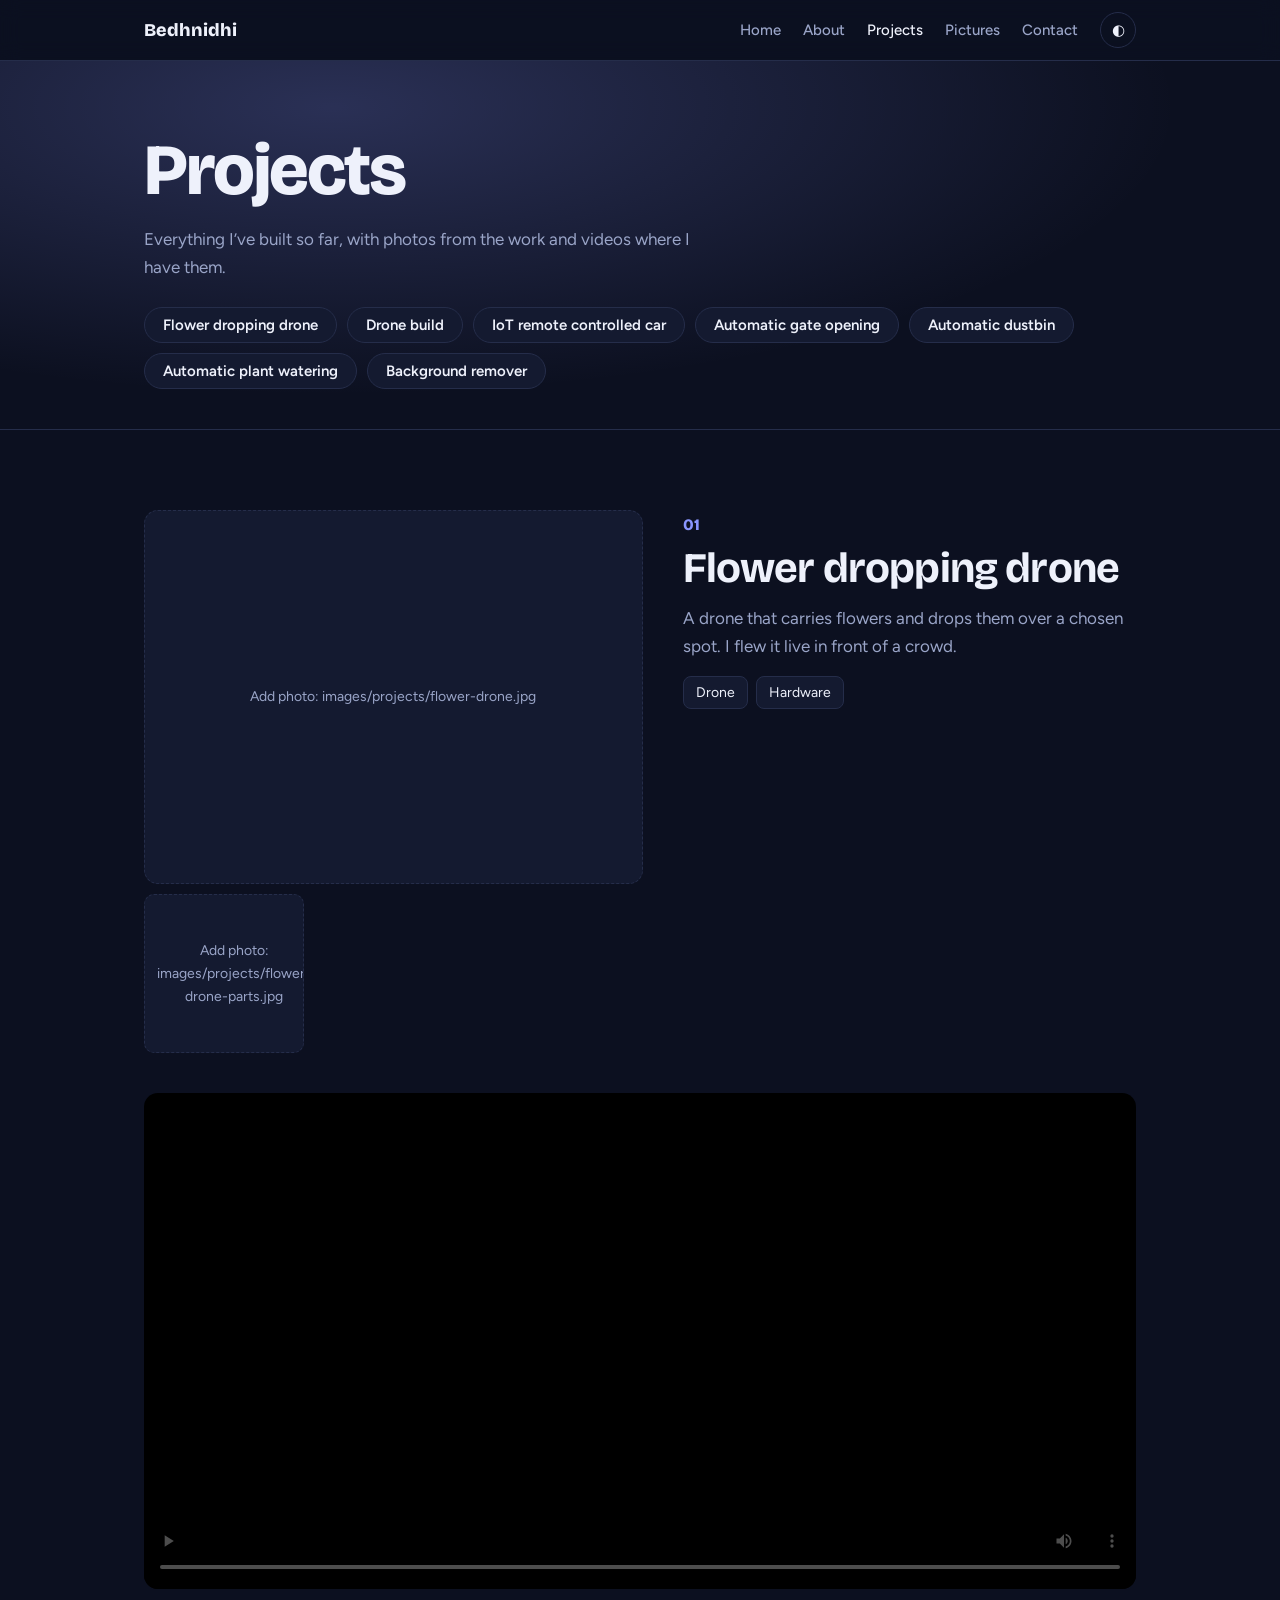
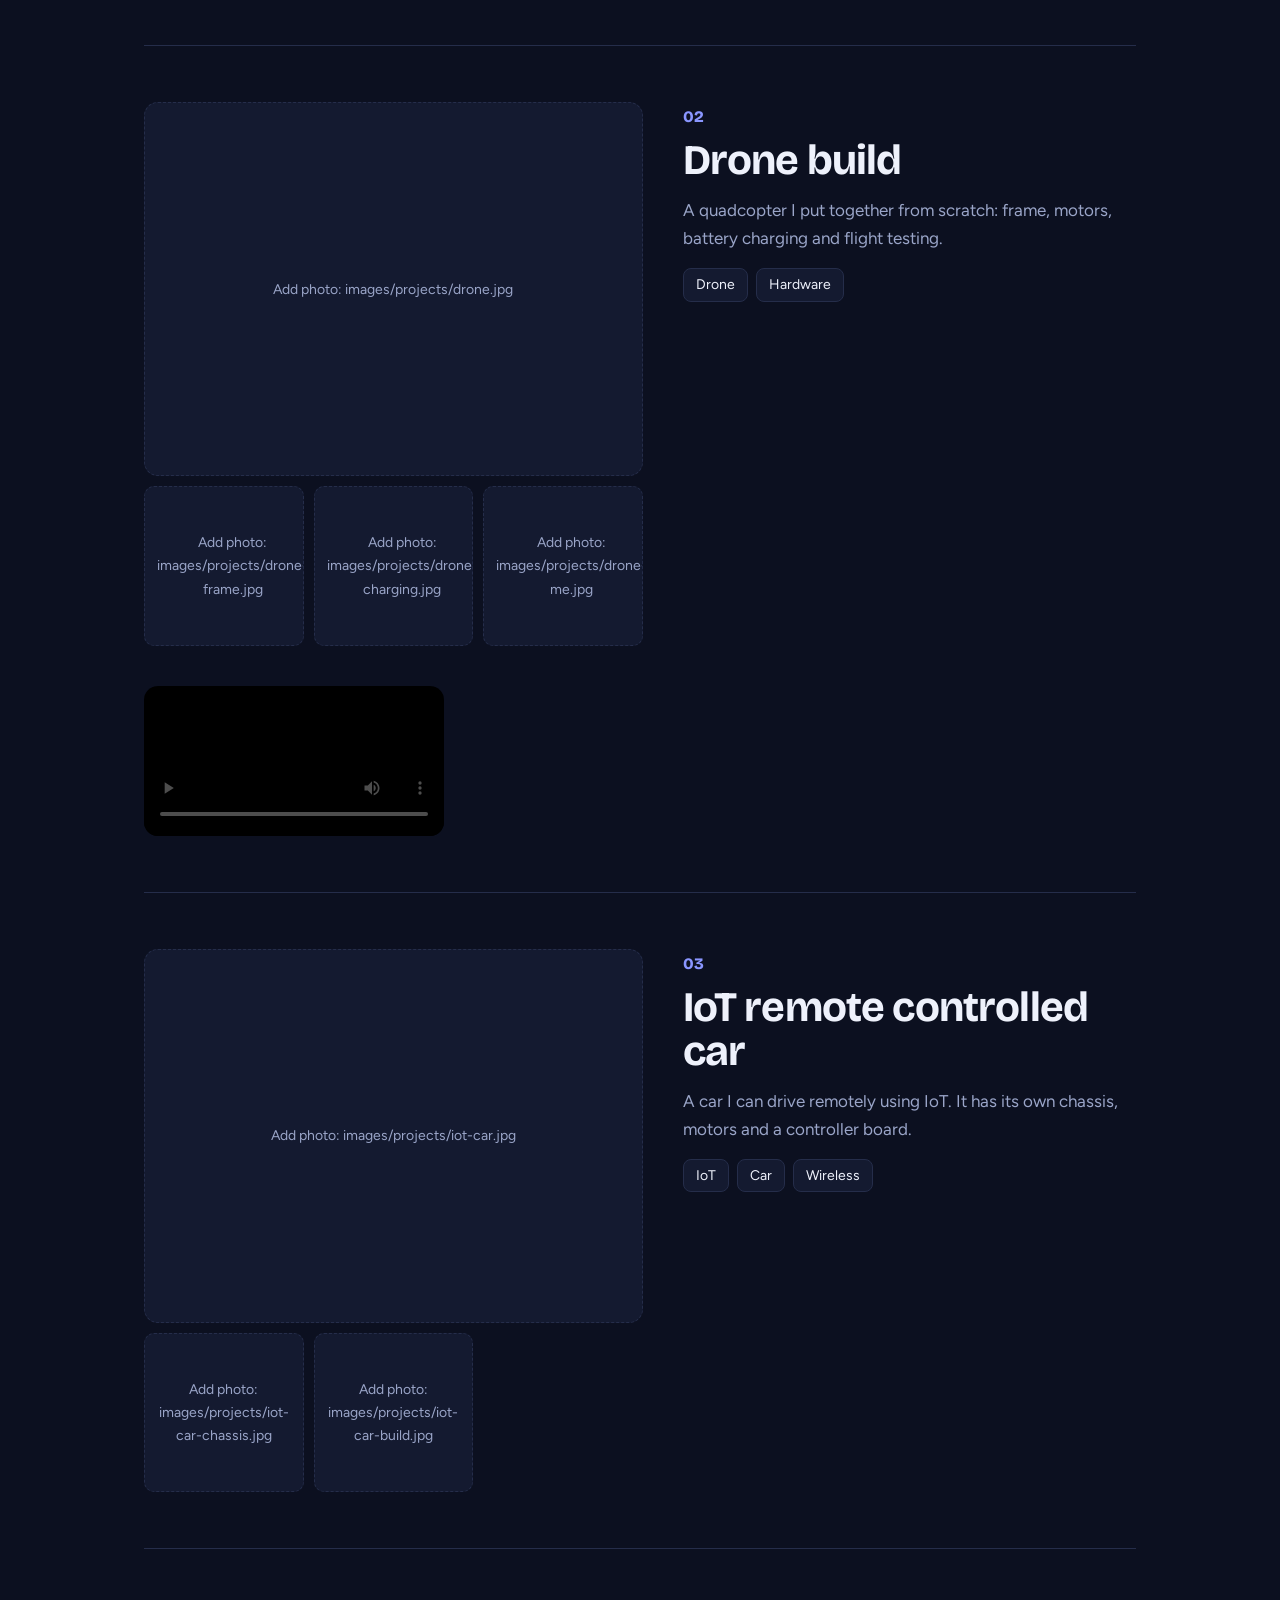
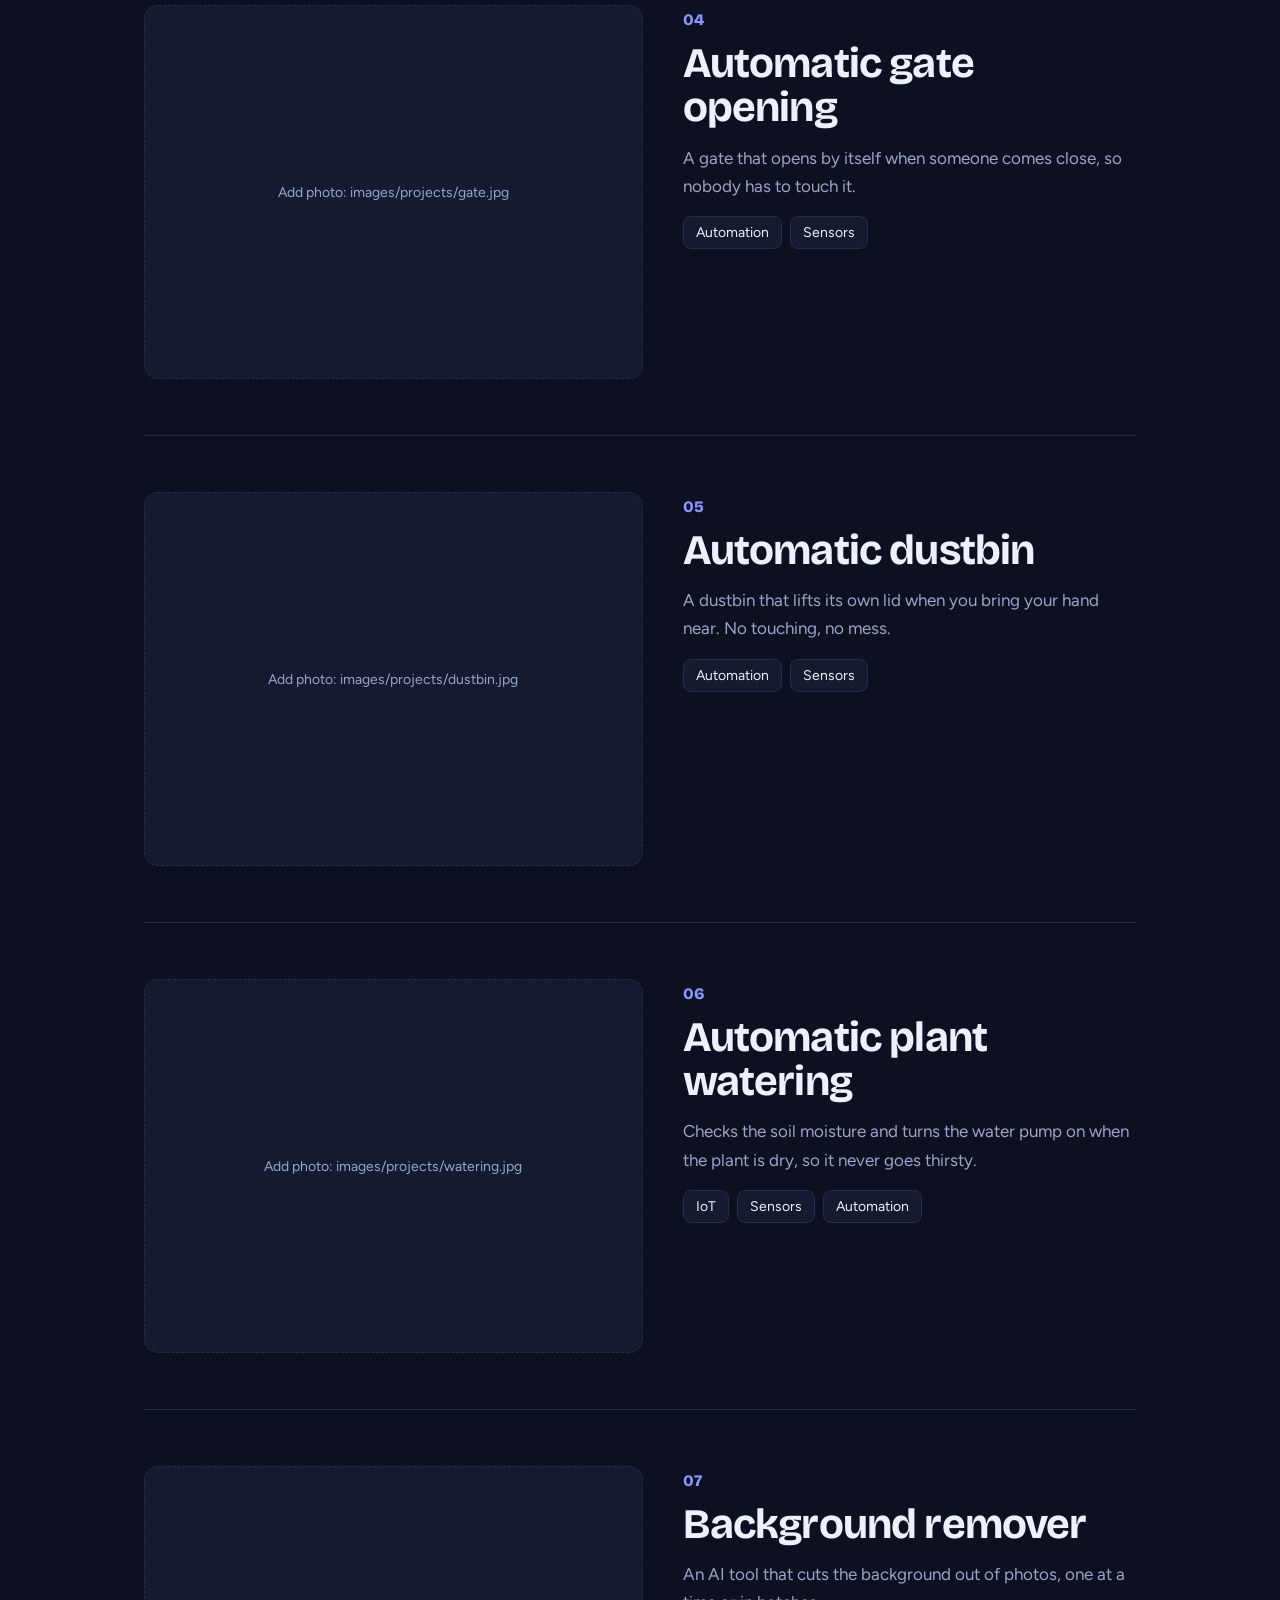
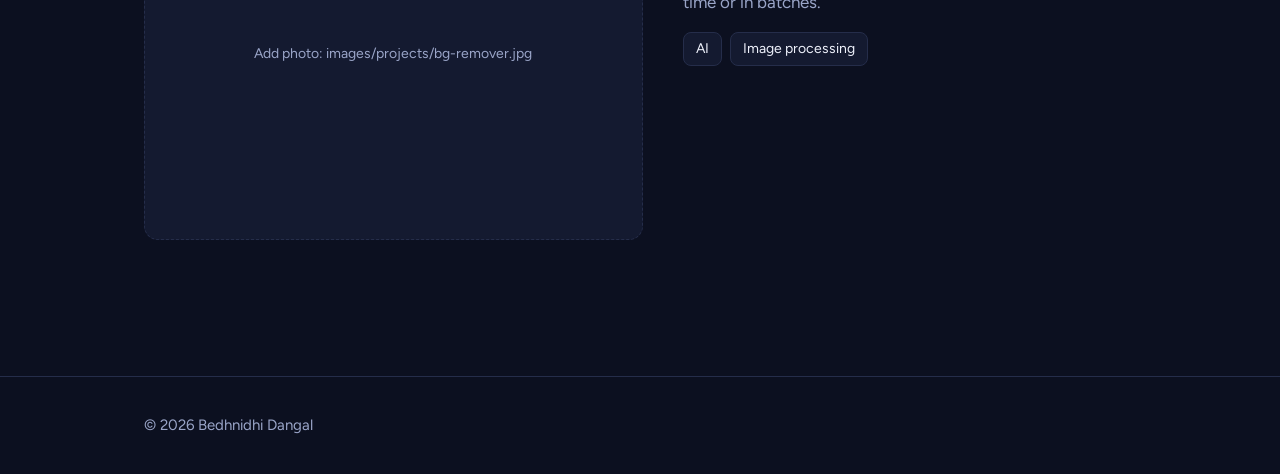
==== projects.html @ 7f7faeca "Add files via upload" ====
<!DOCTYPE html>
<html lang="en">
<head>
<meta charset="utf-8">
<meta name="viewport" content="width=device-width, initial-scale=1, viewport-fit=cover">
<title>Projects | Bedhnidhi Dangal</title>
<meta name="description" content="Bedhnidhi Dangal: AI, IoT, drones and code.">
<link rel="preconnect" href="https://fonts.googleapis.com">
<link rel="preconnect" href="https://fonts.gstatic.com" crossorigin>
<link href="https://fonts.googleapis.com/css2?family=Bricolage+Grotesque:opsz,wght@12..96,500;12..96,800&family=Figtree:wght@400;500;600&display=swap" rel="stylesheet">
<link rel="stylesheet" href="style.css">
</head>
<body>
<header>
<div class="wrap">
<a class="logo" href="index.html">Bedhnidhi</a>
<nav>
<a href="index.html">Home</a>
<a href="about.html">About</a>
<a href="projects.html" aria-current="page">Projects</a>
<a href="picture.html">Pictures</a>
<a href="contact.html">Contact</a>
<button id="theme" aria-label="Switch light or dark theme">◐</button>
</nav>
</div>
</header>
<main>
<div class="band"><div class="wrap pagehead">
<h1>Projects</h1>
<p>Everything I’ve built so far, with photos from the work and videos where I have them.</p>
<div class="chips"><a class="chipbtn" href="#flower">Flower dropping drone</a><a class="chipbtn" href="#drone">Drone build</a><a class="chipbtn" href="#car">IoT remote controlled car</a><a class="chipbtn" href="#gate">Automatic gate opening</a><a class="chipbtn" href="#bin">Automatic dustbin</a><a class="chipbtn" href="#water">Automatic plant watering</a><a class="chipbtn" href="#bg">Background remover</a></div>
</div></div>
<section><div class="wrap">
<article class="proj3" id="flower">
<div class="shots"><figure class="photo" data-hint="images/projects/flower-drone.jpg"><img src="images/projects/flower-drone.jpg" alt="Flower dropping drone" loading="lazy"></figure><div class="thumbs"><figure class="photo" data-hint="images/projects/flower-drone-parts.jpg"><img src="images/projects/flower-drone-parts.jpg" alt="Flower dropping drone, photo 2" loading="lazy"></figure></div></div>
<div><span class="num">01</span><h2>Flower dropping drone</h2><p>A drone that carries flowers and drops them over a chosen spot. I flew it live in front of a crowd.</p><div class="tags"><span class="tag">Drone</span><span class="tag">Hardware</span></div></div>
<div class="vidbox "><video controls preload="metadata" playsinline poster="images/videos/flower-drone-launch-poster.jpg" aria-label="Live demonstration of the flower dropping drone"><source src="images/videos/flower-drone-launch.mp4" type="video/mp4"></video></div>
</article>
<article class="proj3" id="drone">
<div class="shots"><figure class="photo" data-hint="images/projects/drone.jpg"><img src="images/projects/drone.jpg" alt="Drone build" loading="lazy"></figure><div class="thumbs"><figure class="photo" data-hint="images/projects/drone-frame.jpg"><img src="images/projects/drone-frame.jpg" alt="Drone build, photo 2" loading="lazy"></figure><figure class="photo" data-hint="images/projects/drone-charging.jpg"><img src="images/projects/drone-charging.jpg" alt="Drone build, photo 3" loading="lazy"></figure><figure class="photo" data-hint="images/projects/drone-me.jpg"><img src="images/projects/drone-me.jpg" alt="Drone build, photo 4" loading="lazy"></figure></div></div>
<div><span class="num">02</span><h2>Drone build</h2><p>A quadcopter I put together from scratch: frame, motors, battery charging and flight testing.</p><div class="tags"><span class="tag">Drone</span><span class="tag">Hardware</span></div></div>
<div class="vidbox portrait"><video controls preload="metadata" playsinline poster="images/videos/drone-flight-poster.jpg" aria-label="The drone flying"><source src="images/videos/drone-flight.mp4" type="video/mp4"></video></div>
</article>
<article class="proj3" id="car">
<div class="shots"><figure class="photo" data-hint="images/projects/iot-car.jpg"><img src="images/projects/iot-car.jpg" alt="IoT remote controlled car" loading="lazy"></figure><div class="thumbs"><figure class="photo" data-hint="images/projects/iot-car-chassis.jpg"><img src="images/projects/iot-car-chassis.jpg" alt="IoT remote controlled car, photo 2" loading="lazy"></figure><figure class="photo" data-hint="images/projects/iot-car-build.jpg"><img src="images/projects/iot-car-build.jpg" alt="IoT remote controlled car, photo 3" loading="lazy"></figure></div></div>
<div><span class="num">03</span><h2>IoT remote controlled car</h2><p>A car I can drive remotely using IoT. It has its own chassis, motors and a controller board.</p><div class="tags"><span class="tag">IoT</span><span class="tag">Car</span><span class="tag">Wireless</span></div></div>

</article>
<article class="proj3" id="gate">
<div class="shots"><figure class="photo" data-hint="images/projects/gate.jpg"><img src="images/projects/gate.jpg" alt="Automatic gate opening" loading="lazy"></figure></div>
<div><span class="num">04</span><h2>Automatic gate opening</h2><p>A gate that opens by itself when someone comes close, so nobody has to touch it.</p><div class="tags"><span class="tag">Automation</span><span class="tag">Sensors</span></div></div>

</article>
<article class="proj3" id="bin">
<div class="shots"><figure class="photo" data-hint="images/projects/dustbin.jpg"><img src="images/projects/dustbin.jpg" alt="Automatic dustbin" loading="lazy"></figure></div>
<div><span class="num">05</span><h2>Automatic dustbin</h2><p>A dustbin that lifts its own lid when you bring your hand near. No touching, no mess.</p><div class="tags"><span class="tag">Automation</span><span class="tag">Sensors</span></div></div>

</article>
<article class="proj3" id="water">
<div class="shots"><figure class="photo" data-hint="images/projects/watering.jpg"><img src="images/projects/watering.jpg" alt="Automatic plant watering" loading="lazy"></figure></div>
<div><span class="num">06</span><h2>Automatic plant watering</h2><p>Checks the soil moisture and turns the water pump on when the plant is dry, so it never goes thirsty.</p><div class="tags"><span class="tag">IoT</span><span class="tag">Sensors</span><span class="tag">Automation</span></div></div>

</article>
<article class="proj3" id="bg">
<div class="shots"><figure class="photo" data-hint="images/projects/bg-remover.jpg"><img src="images/projects/bg-remover.jpg" alt="Background remover" loading="lazy"></figure></div>
<div><span class="num">07</span><h2>Background remover</h2><p>An AI tool that cuts the background out of photos, one at a time or in batches.</p><div class="tags"><span class="tag">AI</span><span class="tag">Image processing</span></div></div>

</article>
</div></section>
</main>
<footer><div class="wrap">© <span id="yr">2026</span> Bedhnidhi Dangal</div></footer>
<script src="main.js"></script>
</body>
</html>
---- style.css ----
:root{--bg:#0c1020;--surface:#141a30;--line:#252d4a;--text:#eef1fb;--muted:#9aa5c8;--accent:#8a96ff;--warm:#ffc857;color-scheme:dark;
box-sizing:border-box;padding-top:env(safe-area-inset-top,0px);padding-bottom:env(safe-area-inset-bottom,0px)}
:root[data-theme="light"]{--bg:#f6f7fc;--surface:#ffffff;--line:#dde1f0;--text:#12172b;--muted:#566086;--accent:#4452e0;--warm:#a86f00;color-scheme:light}
html{scroll-behavior:smooth;scroll-padding-top:calc(env(safe-area-inset-top,0px) + 70px)}
*,*::before,*::after{box-sizing:inherit}
body{margin:0;background:var(--bg);color:var(--text);font:400 17px/1.65 Figtree,system-ui,-apple-system,"Segoe UI",sans-serif}
body::before{content:"";position:fixed;inset:0 0 auto;height:env(safe-area-inset-top,0px);background:var(--bg);z-index:10}
h1,h2,h3{font-family:"Bricolage Grotesque",Figtree,system-ui,sans-serif;margin:0;line-height:1.05}
a{color:inherit}
:focus-visible{outline:2px solid var(--accent);outline-offset:3px;border-radius:4px}
.wrap{max-width:1040px;margin:0 auto;padding:0 24px}
header{position:sticky;top:env(safe-area-inset-top,0px);z-index:11;background:color-mix(in srgb,var(--bg) 88%,transparent);backdrop-filter:blur(10px);border-bottom:1px solid var(--line)}
header .wrap{display:flex;align-items:center;justify-content:space-between;height:60px}
.logo{font:800 18px "Bricolage Grotesque",sans-serif;text-decoration:none}
nav{display:flex;gap:22px;align-items:center}
nav a{text-decoration:none;color:var(--muted);font-size:15px;font-weight:500}
nav a:hover{color:var(--text)}
#theme{background:none;border:1px solid var(--line);color:var(--text);border-radius:99px;width:36px;height:36px;cursor:pointer;font-size:15px}
.hero{display:grid;grid-template-columns:1.25fr 1fr;gap:48px;align-items:center;padding:96px 0 88px}
.hero h1{font-size:clamp(46px,8vw,92px);font-weight:800;letter-spacing:-.03em}
.hero h1 span{display:block;animation:rise .9s cubic-bezier(.2,.7,.2,1) both}
.hero h1 span:nth-child(2){animation-delay:.12s;color:var(--accent)}
@keyframes rise{from{opacity:0;transform:translateY(28px)}to{opacity:1;transform:none}}
.lead{font-size:20px;color:var(--muted);max-width:30ch;margin:26px 0 32px}
.btns{display:flex;gap:12px;flex-wrap:wrap}
.btn{display:inline-block;padding:12px 22px;border-radius:99px;font-weight:600;text-decoration:none;border:1px solid var(--line)}
.btn.main{background:var(--accent);color:#0c1020;border-color:var(--accent)}
.btn:hover{transform:translateY(-2px)}
.btn{transition:transform .2s}
.plant{background:var(--surface);border:1px solid var(--line);border-radius:22px;padding:26px}
.plant h3{font-size:22px;margin-bottom:4px}
.plant p{margin:0 0 20px;color:var(--muted);font-size:15px}
.meter{height:14px;border-radius:99px;background:var(--line);overflow:hidden}
.meter i{display:block;height:100%;width:50%;background:var(--accent);border-radius:99px;transition:width .2s,background .3s}
.meter.dry i{background:var(--warm)}
input[type=range]{width:100%;margin:18px 0 10px;accent-color:var(--accent)}
.status{display:flex;justify-content:space-between;font-weight:600;font-size:15px}
#pump{color:var(--muted)}
.meter.dry~.status #pump{color:var(--warm)}
section{padding:80px 0;border-top:1px solid var(--line)}
section>.wrap>h2{font-size:clamp(32px,5vw,48px);margin-bottom:36px;letter-spacing:-.02em}
.about{display:grid;grid-template-columns:1fr 1fr;gap:48px}
.about p{margin:0 0 16px;max-width:52ch}
.facts{list-style:none;margin:0;padding:0}
.facts li{display:flex;justify-content:space-between;gap:16px;padding:14px 0;border-bottom:1px solid var(--line)}
.facts span{color:var(--muted)}
.proj{display:grid;grid-template-columns:1fr 1.6fr;gap:24px;padding:30px 0;border-top:1px solid var(--line);transition:padding-left .25s}
.proj:last-child{border-bottom:1px solid var(--line)}
.proj:hover{padding-left:14px}
.proj h3{font-size:26px}
.proj p{margin:0 0 12px;color:var(--muted)}
.tags{display:flex;flex-wrap:wrap;gap:8px}
.tag,.chip{border:1px solid var(--line);border-radius:8px;padding:4px 12px;font-size:14px;background:var(--surface)}
.skills{display:grid;grid-template-columns:repeat(3,1fr);gap:32px}
.skills h3{font-size:20px;margin-bottom:14px}
.skills .tags{gap:10px}
.mail{font:800 clamp(24px,5.2vw,54px)/1.1 "Bricolage Grotesque",sans-serif;text-decoration:none;word-break:break-word;border-bottom:3px solid var(--accent)}
.links{display:flex;gap:12px;flex-wrap:wrap;margin-top:32px}
footer{padding:36px 0;border-top:1px solid var(--line);color:var(--muted);font-size:15px}
@media(max-width:780px){
.hero,.about,.proj,.skills{grid-template-columns:1fr}
.hero{padding:56px 0}
nav a.hide{display:none}
section{padding:56px 0}
}
@media(prefers-reduced-motion:reduce){html{scroll-behavior:auto}.hero h1 span{animation:none}.btn,.proj,.meter i{transition:none}}

nav a[aria-current]{color:var(--text)}
.pagehead{padding:72px 0 40px}
.pagehead h1{font-size:clamp(40px,7vw,72px);font-weight:800;letter-spacing:-.03em}
.pagehead p{color:var(--muted);max-width:52ch;margin:16px 0 0}
.photo{margin:0;aspect-ratio:4/3;border-radius:14px;overflow:hidden;background:var(--surface);border:1px solid var(--line)}
.photo img{width:100%;height:100%;object-fit:cover;display:block}
.photo.empty{border-style:dashed;display:grid;place-items:center;text-align:center;padding:12px;color:var(--muted);font-size:14px}
.photo.empty img{display:none}
.photo.empty::after{content:"Add photo: " attr(data-hint)}
.photo.avatar{aspect-ratio:1;max-width:280px;border-radius:50%;margin-bottom:28px}
.proj2{display:grid;grid-template-columns:320px 1fr;gap:28px;padding:30px 0;border-top:1px solid var(--line)}
.proj2:last-child{border-bottom:1px solid var(--line)}
.proj2 h3{font-size:26px;margin-bottom:10px}
.proj2 p{margin:0 0 14px;color:var(--muted);max-width:56ch}
.gallery{display:grid;grid-template-columns:repeat(auto-fill,minmax(250px,1fr));gap:18px}
.gallery .photo:not(.empty){cursor:zoom-in}
.pick{text-decoration:none;display:block}
.pick h3{font-size:20px;margin-top:12px}
.pick p{margin:4px 0 0;color:var(--muted);font-size:15px}
.more{margin-top:32px}
dialog.lb{border:0;background:transparent;padding:0;max-width:92vw;max-height:92vh}
dialog.lb::backdrop{background:rgba(0,0,0,.85)}
dialog.lb img{max-width:92vw;max-height:88vh;border-radius:12px;display:block}
@media(max-width:780px){
.proj2{grid-template-columns:1fr}
nav{gap:14px;overflow-x:auto}
nav a{font-size:14px;white-space:nowrap}
.pagehead{padding:48px 0 24px}
}

/* ---- Home and Contact upgrade ---- */
.ic{width:22px;height:22px;fill:none;stroke:currentColor;stroke-width:1.8;stroke-linecap:round;stroke-linejoin:round}
.band{position:relative;overflow:hidden}
.band::before{content:"";position:absolute;inset:-20% -10% auto -10%;height:480px;background:radial-gradient(55% 60% at 30% 25%,color-mix(in srgb,var(--accent) 24%,transparent),transparent);pointer-events:none}
.band>*{position:relative}
.socials{display:flex;gap:10px;flex-wrap:wrap;margin-top:28px}
.soc{width:44px;height:44px;flex:none;border-radius:50%;border:1px solid var(--line);display:grid;place-items:center;background:var(--surface);color:var(--text);transition:transform .2s,border-color .2s,color .2s}
a.soc:hover,.chan:hover .soc{transform:translateY(-3px);border-color:var(--accent);color:var(--accent)}
.statsbar{border-top:1px solid var(--line)}
.stats{display:grid;grid-template-columns:repeat(3,1fr);gap:16px}
.stat{padding:30px 0}
.stat b{display:block;font:800 clamp(30px,5vw,54px)/1 "Bricolage Grotesque",sans-serif;color:var(--accent);margin-bottom:8px}
.stat span{color:var(--muted);font-size:15px}
.ticker{overflow:hidden;border-top:1px solid var(--line);border-bottom:1px solid var(--line);background:var(--surface);padding:18px 0}
.track{display:flex;width:max-content;animation:slide 30s linear infinite;font:800 28px "Bricolage Grotesque",sans-serif;color:var(--muted)}
.track span{padding-right:40px}
.track span::after{content:"✦";margin-left:40px;color:var(--accent)}
@keyframes slide{to{transform:translateX(-50%)}}
.do{display:grid;grid-template-columns:repeat(3,1fr);gap:32px}
.do>div{border-top:2px solid var(--accent);padding-top:18px}
.do small{color:var(--muted);font-weight:600}
.do h3{font-size:26px;margin:6px 0 10px}
.do p{margin:0;color:var(--muted)}
.cta .box{background:var(--surface);border:1px solid var(--line);border-radius:28px;padding:clamp(26px,5vw,60px);display:flex;flex-wrap:wrap;gap:28px;align-items:center;justify-content:space-between}
.cta h2{font-size:clamp(30px,5vw,52px);letter-spacing:-.02em;max-width:14ch}
.cta .socials{margin-top:20px}
.contact{display:grid;grid-template-columns:1fr 1fr;gap:56px}
.contact h2{font-size:30px;margin-bottom:22px}
form label{display:block;font-weight:600;font-size:15px;margin:16px 0 6px}
input,textarea{width:100%;background:var(--surface);border:1px solid var(--line);color:var(--text);border-radius:12px;padding:12px 14px;font:inherit}
input:focus,textarea:focus{outline:none;border-color:var(--accent)}
form .btn{margin-top:22px;cursor:pointer;font:inherit;font-weight:600}
.note{color:var(--muted);font-size:14px;margin:12px 0 0}
.chan{display:flex;align-items:center;gap:16px;padding:16px 0;border-bottom:1px solid var(--line);text-decoration:none;transition:padding-left .2s}
a.chan:hover{padding-left:10px}
.chan b{display:block;font:800 20px "Bricolage Grotesque",sans-serif}
.chan small{color:var(--muted);font-size:14px;word-break:break-all}
.chan .go{margin-left:auto;color:var(--muted);font-size:20px}
.mailrow{border-top:1px solid var(--line)}
.mailrow .btn{margin:0 0 0 auto;padding:8px 16px;font-size:14px;cursor:pointer;background:none;color:var(--text);font-family:inherit}
@media(max-width:780px){.contact,.do{grid-template-columns:1fr}.stats{gap:8px}.track{font-size:22px}.mailrow{flex-wrap:wrap}}
@media(prefers-reduced-motion:reduce){.track{animation:none}}

/* ---- Projects, videos and filters ---- */
.chips{display:flex;flex-wrap:wrap;gap:10px;margin-top:26px}
.chipbtn{border:1px solid var(--line);background:var(--surface);color:var(--text);border-radius:99px;padding:8px 18px;font:600 15px Figtree,sans-serif;cursor:pointer;text-decoration:none;transition:border-color .2s,color .2s}
.chipbtn:hover,.chipbtn[aria-pressed="true"]{border-color:var(--accent);color:var(--accent)}
.proj3{display:grid;grid-template-columns:1.1fr 1fr;gap:40px;padding:56px 0;border-top:1px solid var(--line);align-items:start}
.proj3:first-child{border-top:0;padding-top:0}
.proj3 .num{font:800 16px "Bricolage Grotesque",sans-serif;color:var(--accent)}
.proj3 h2{font-size:clamp(28px,4vw,42px);margin:8px 0 14px;letter-spacing:-.02em}
.proj3 p{color:var(--muted);margin:0 0 16px;max-width:50ch}
.thumbs{display:grid;grid-template-columns:repeat(3,1fr);gap:10px;margin-top:10px}
.thumbs .photo{aspect-ratio:1;border-radius:10px}
.shots .photo:not(.empty),.masonry .photo:not(.empty){cursor:zoom-in}
.vidbox{grid-column:1/-1}
.vidbox.portrait video{max-width:300px}
video{width:100%;display:block;border-radius:14px;background:#000;object-fit:contain;max-height:560px}
.vids{display:grid;grid-template-columns:1.6fr 1fr 1fr;gap:24px;align-items:start}
.vcard h3{font-size:20px;margin:12px 0 4px}
.vcard p{margin:0;color:var(--muted);font-size:15px}
.vcard.feat{max-width:760px}
.masonry{columns:3 260px;column-gap:16px}
.masonry .photo{aspect-ratio:auto;margin:0 0 16px;break-inside:avoid}
.masonry .photo img{height:auto}
.masonry .photo.empty{aspect-ratio:4/3}
.hide{display:none!important}
@media(max-width:780px){.proj3{grid-template-columns:1fr;gap:22px;padding:40px 0}.vids{grid-template-columns:1fr}}

/* ---- Mobile spacing fixes ---- */
.hero{padding-left:24px;padding-right:24px}
.pagehead{padding-left:24px;padding-right:24px}
header .wrap{gap:14px}
.logo{flex:none}
nav{min-width:0}
@media(max-width:780px){nav{gap:16px;padding-right:2px}}
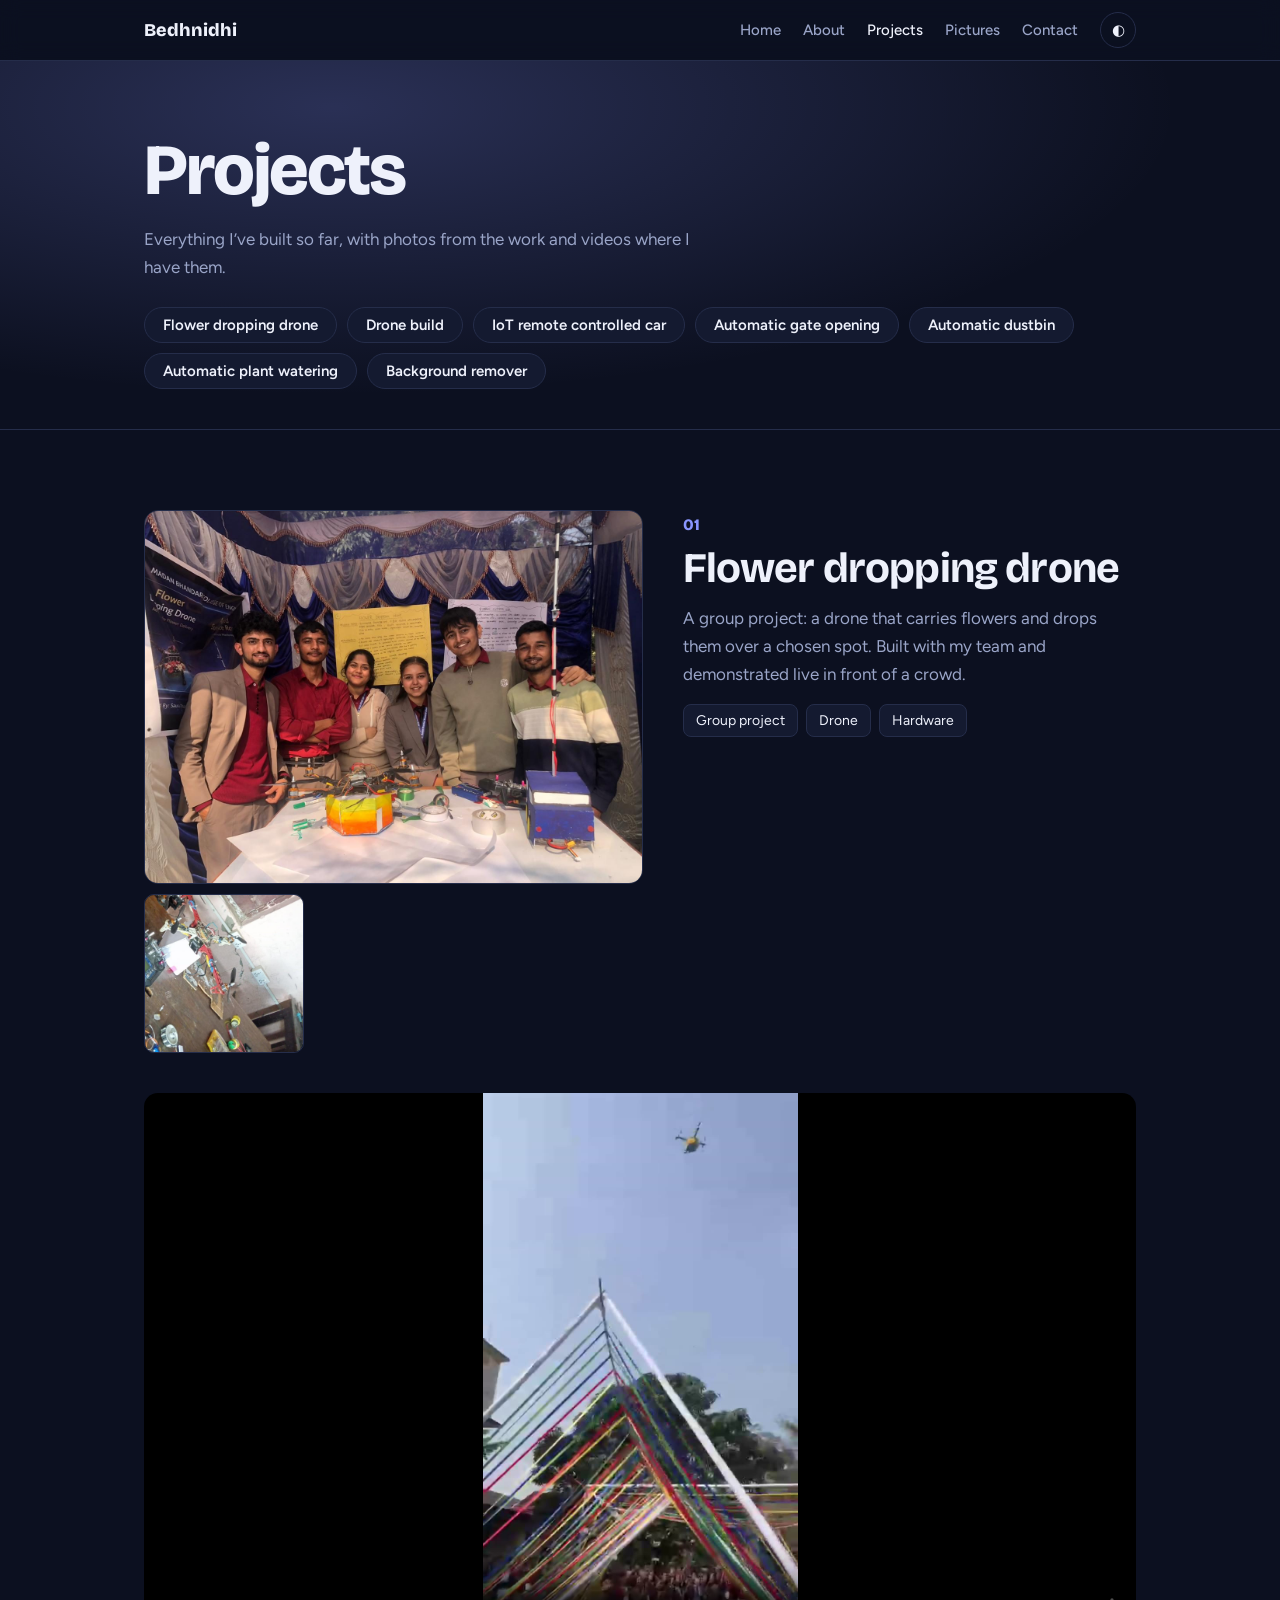
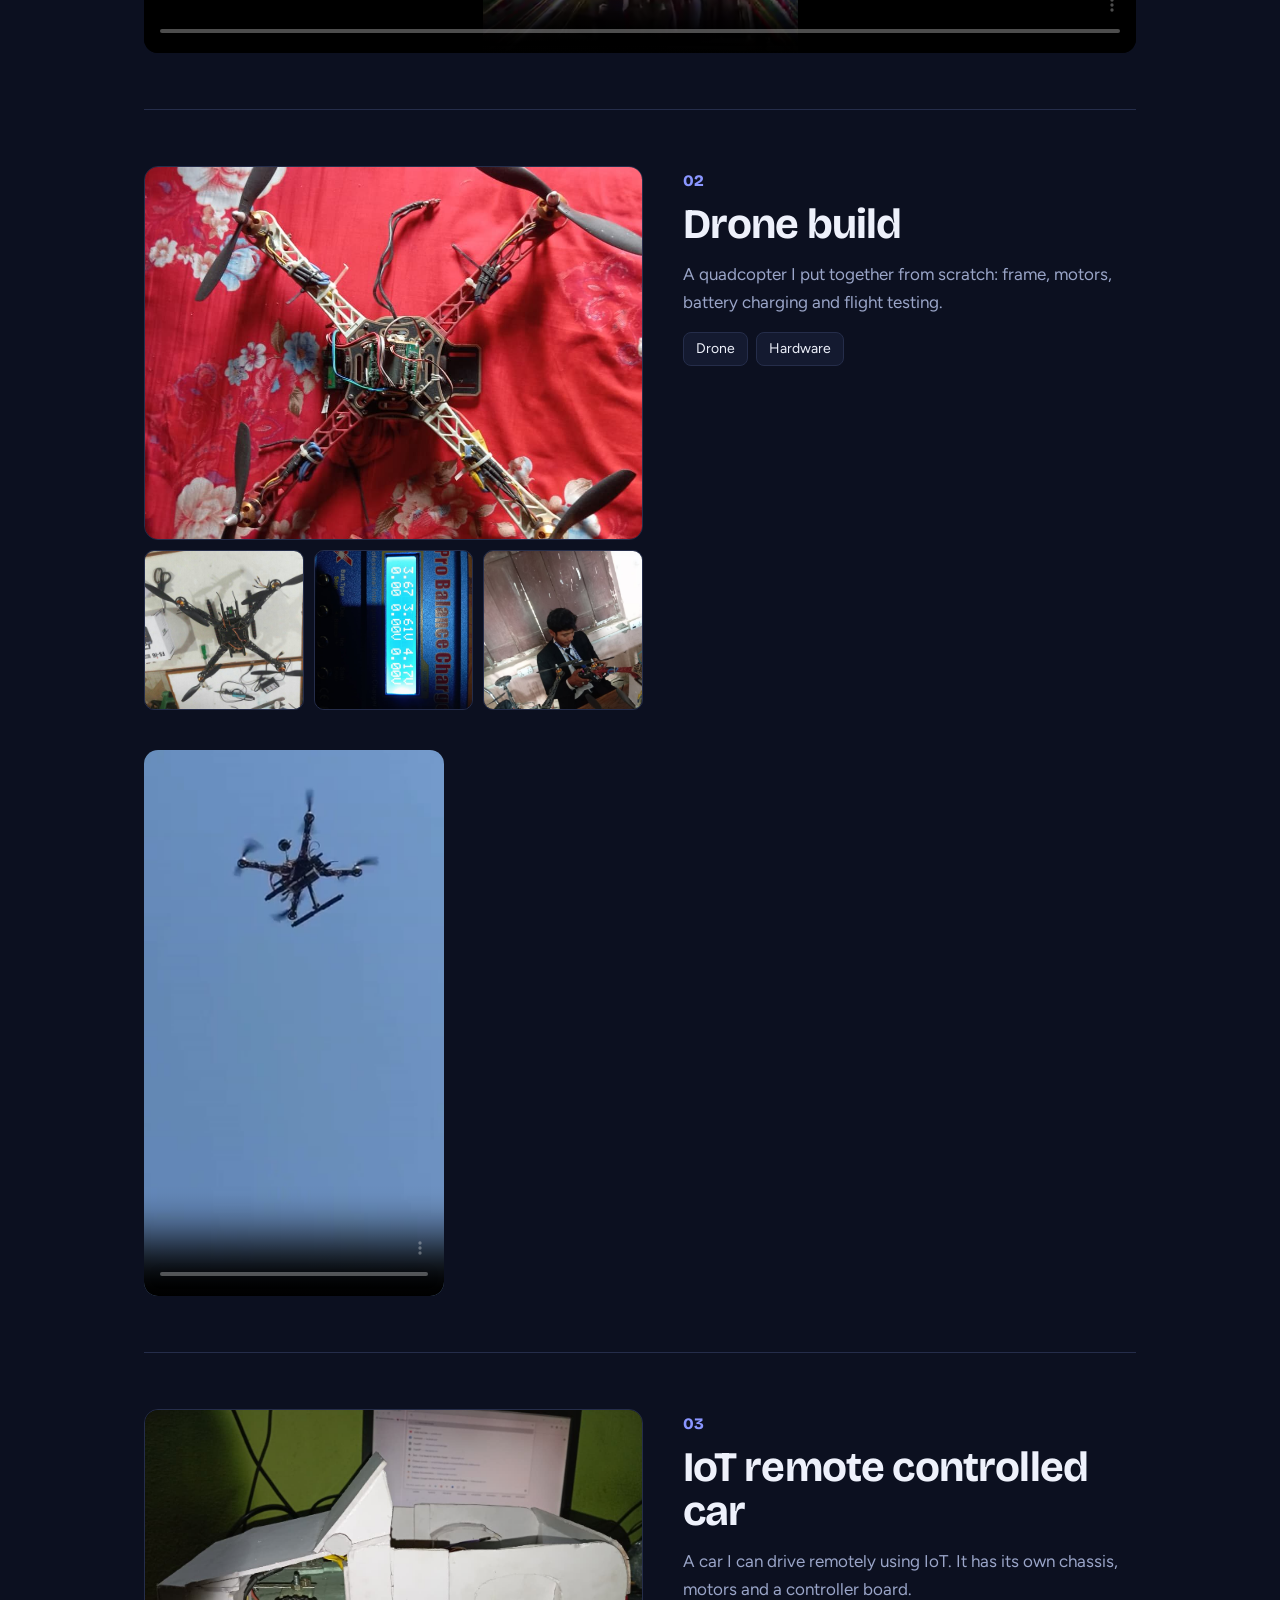
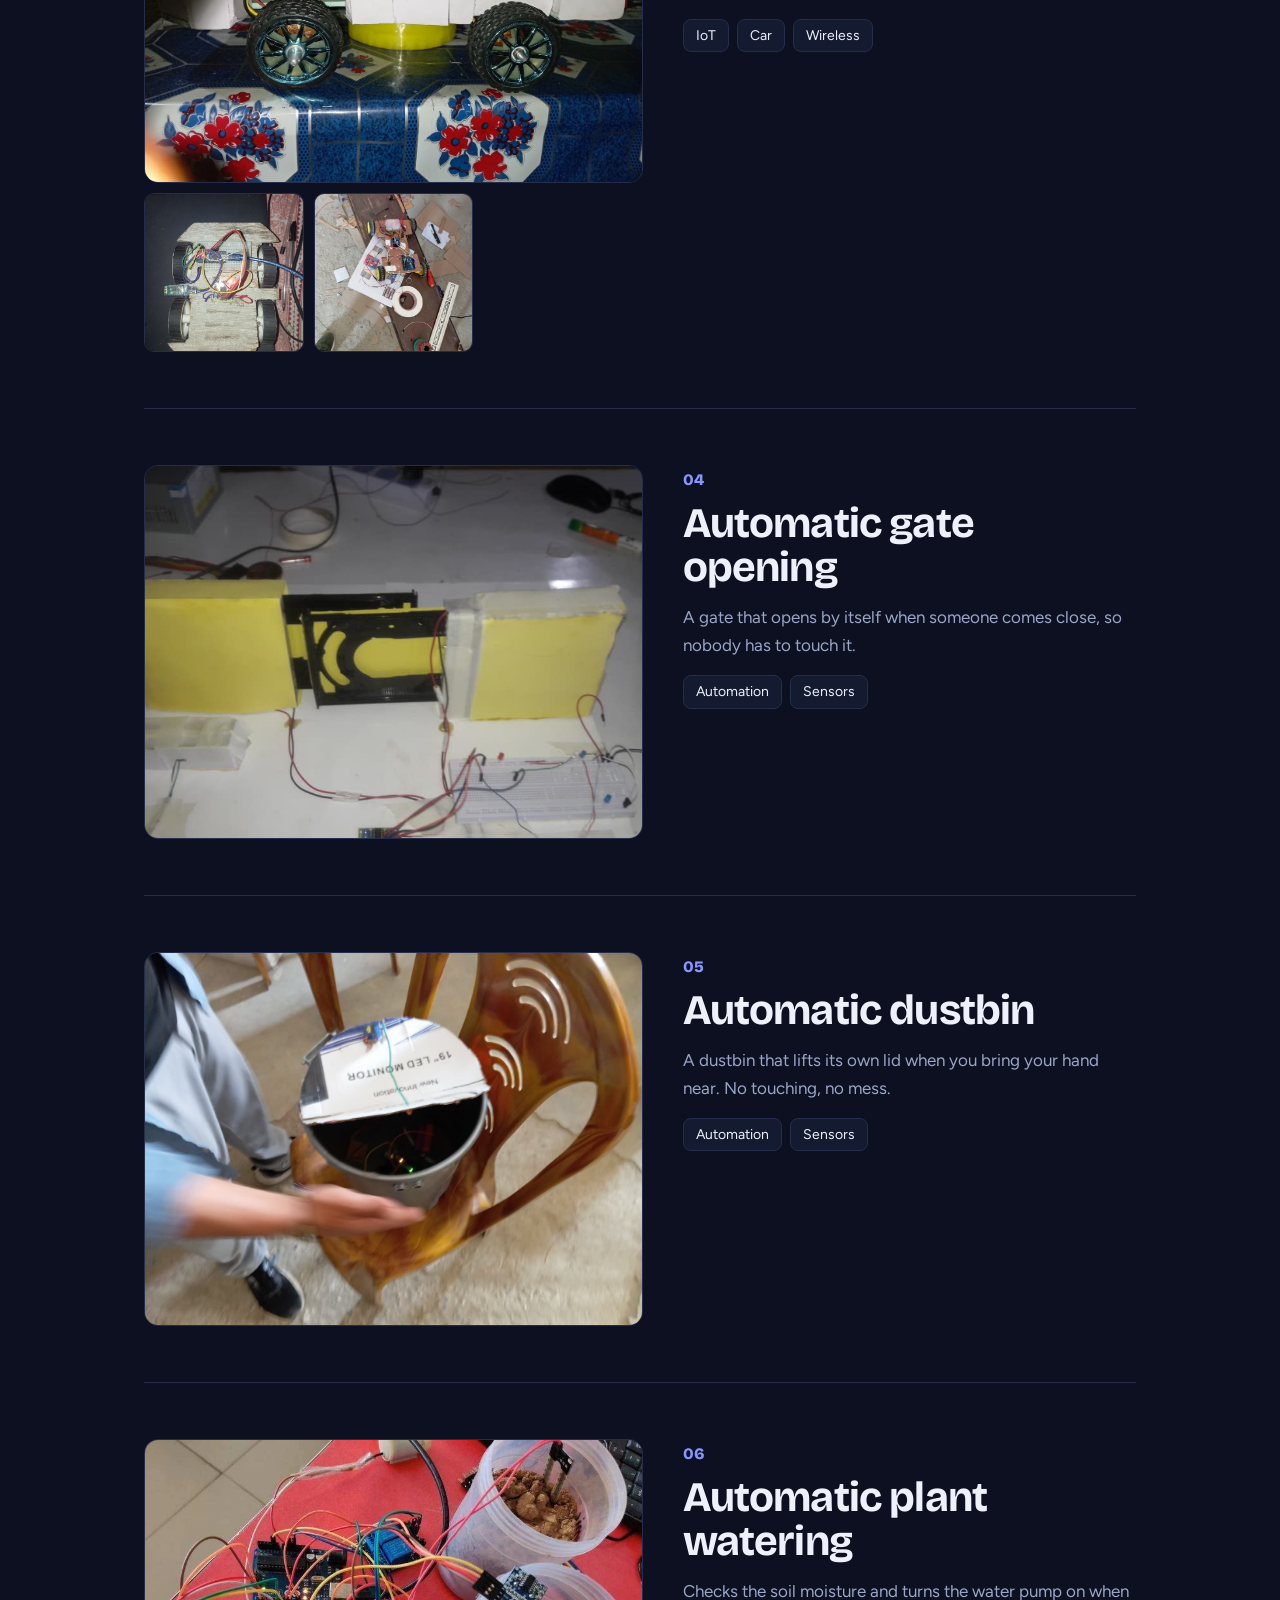
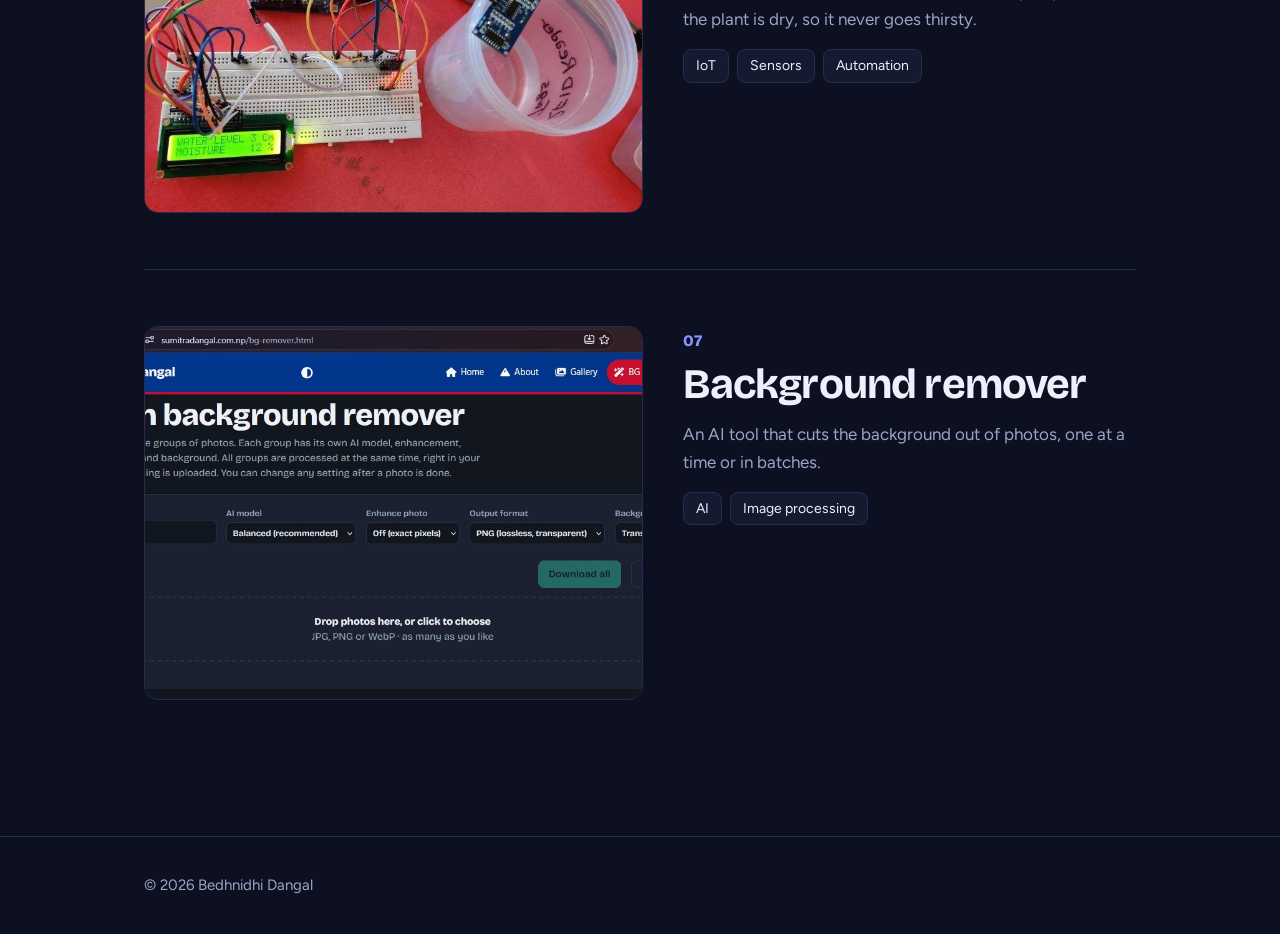
==== commit 0ee14950: "Add files via upload" ====
--- a/projects.html
+++ b/projects.html
@@ -28,12 +28,12 @@
 <div class="band"><div class="wrap pagehead">
 <h1>Projects</h1>
 <p>Everything I’ve built so far, with photos from the work and videos where I have them.</p>
-<div class="chips"><a class="chipbtn" href="#flower">Flower dropping drone</a><a class="chipbtn" href="#drone">Drone build</a><a class="chipbtn" href="#car">IoT remote controlled car</a><a class="chipbtn" href="#gate">Automatic gate opening</a><a class="chipbtn" href="#bin">Automatic dustbin</a><a class="chipbtn" href="#water">Automatic plant watering</a><a class="chipbtn" href="#bg">Background remover</a></div>
+<div class="chips" id="projectChips"><a class="chipbtn" href="#flower">Flower dropping drone</a><a class="chipbtn" href="#drone">Drone build</a><a class="chipbtn" href="#car">IoT remote controlled car</a><a class="chipbtn" href="#gate">Automatic gate opening</a><a class="chipbtn" href="#bin">Automatic dustbin</a><a class="chipbtn" href="#water">Automatic plant watering</a><a class="chipbtn" href="#bg">Background remover</a></div>
 </div></div>
-<section><div class="wrap">
+<section><div class="wrap" id="projectList">
 <article class="proj3" id="flower">
 <div class="shots"><figure class="photo" data-hint="images/projects/flower-drone.jpg"><img src="images/projects/flower-drone.jpg" alt="Flower dropping drone" loading="lazy"></figure><div class="thumbs"><figure class="photo" data-hint="images/projects/flower-drone-parts.jpg"><img src="images/projects/flower-drone-parts.jpg" alt="Flower dropping drone, photo 2" loading="lazy"></figure></div></div>
-<div><span class="num">01</span><h2>Flower dropping drone</h2><p>A drone that carries flowers and drops them over a chosen spot. I flew it live in front of a crowd.</p><div class="tags"><span class="tag">Drone</span><span class="tag">Hardware</span></div></div>
+<div><span class="num">01</span><h2>Flower dropping drone</h2><p>A group project: a drone that carries flowers and drops them over a chosen spot. Built with my team and demonstrated live in front of a crowd.</p><div class="tags"><span class="tag team">Group project</span><span class="tag">Drone</span><span class="tag">Hardware</span></div></div>
 <div class="vidbox "><video controls preload="metadata" playsinline poster="images/videos/flower-drone-launch-poster.jpg" aria-label="Live demonstration of the flower dropping drone"><source src="images/videos/flower-drone-launch.mp4" type="video/mp4"></video></div>
 </article>
 <article class="proj3" id="drone">
@@ -70,5 +70,6 @@
 </main>
 <footer><div class="wrap">© <span id="yr">2026</span> Bedhnidhi Dangal</div></footer>
 <script src="main.js"></script>
+<script type="module" src="site-data.js"></script>
 </body>
 </html>
